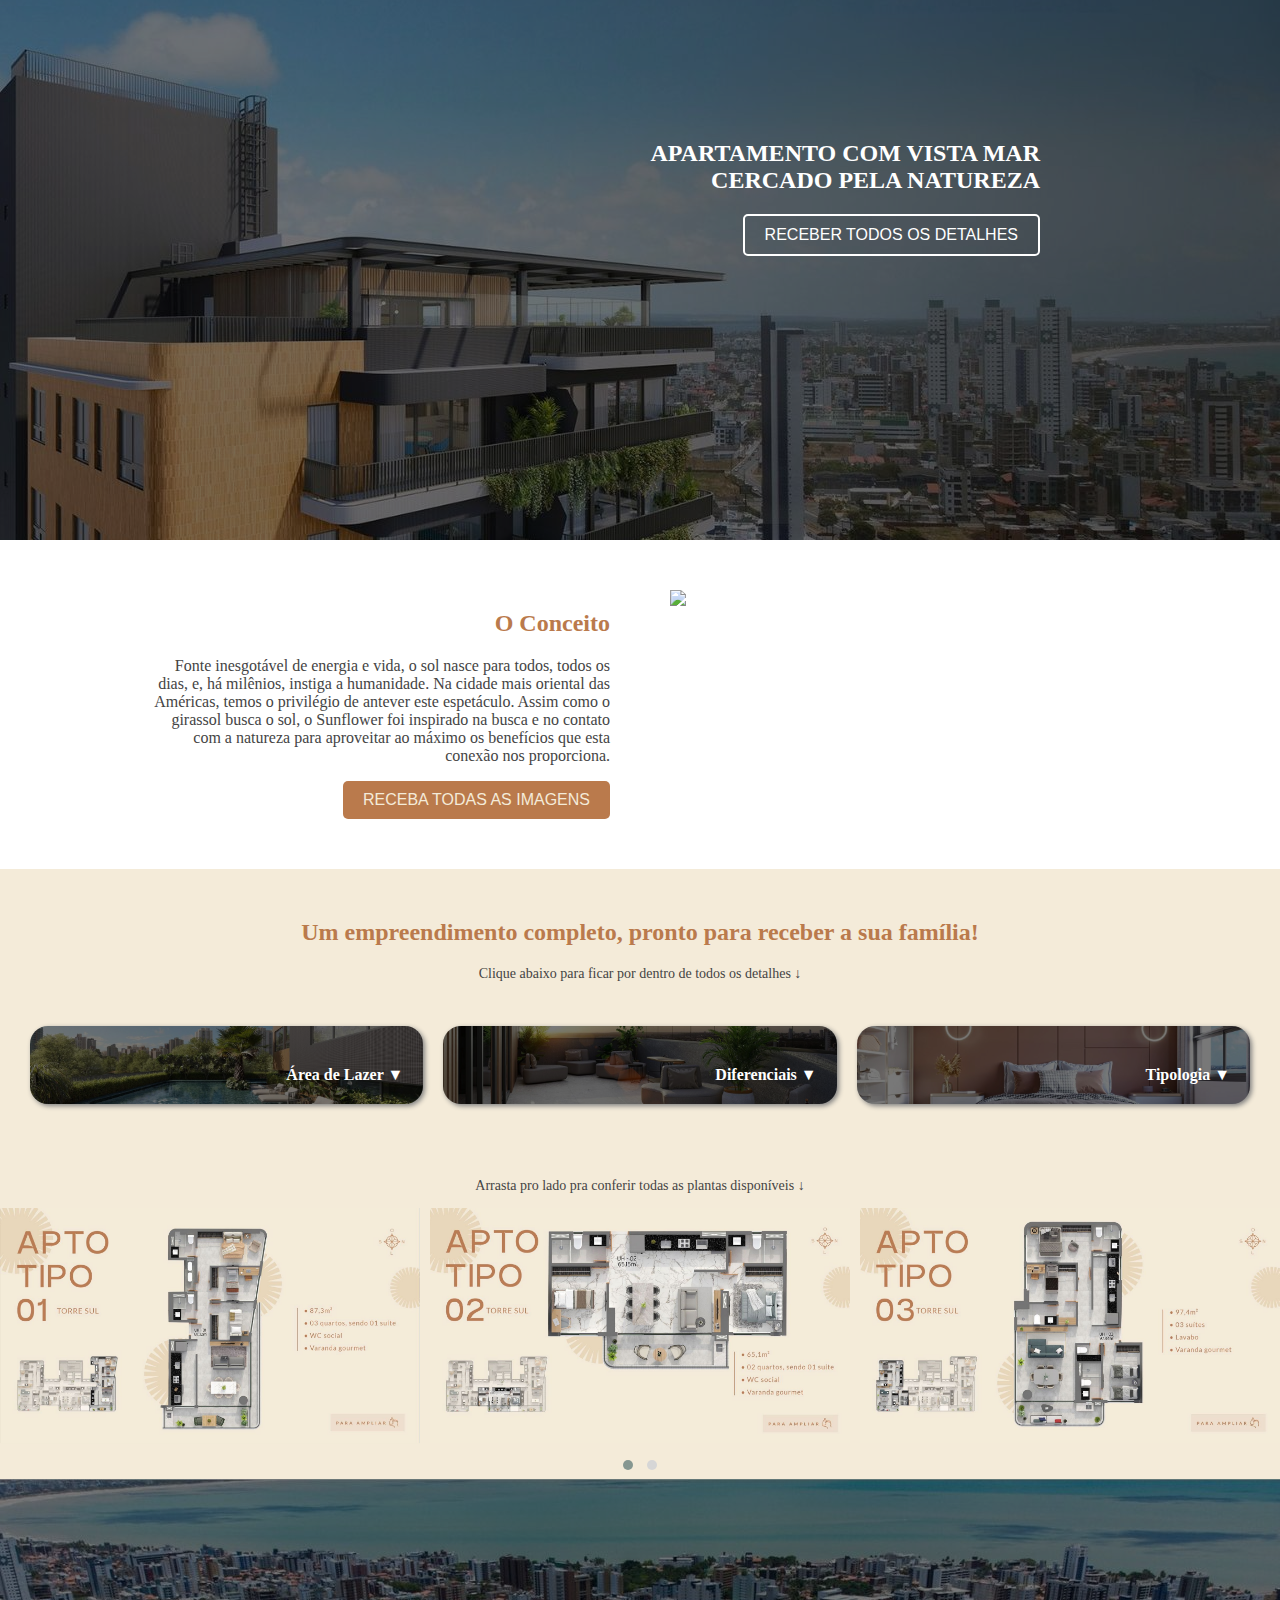
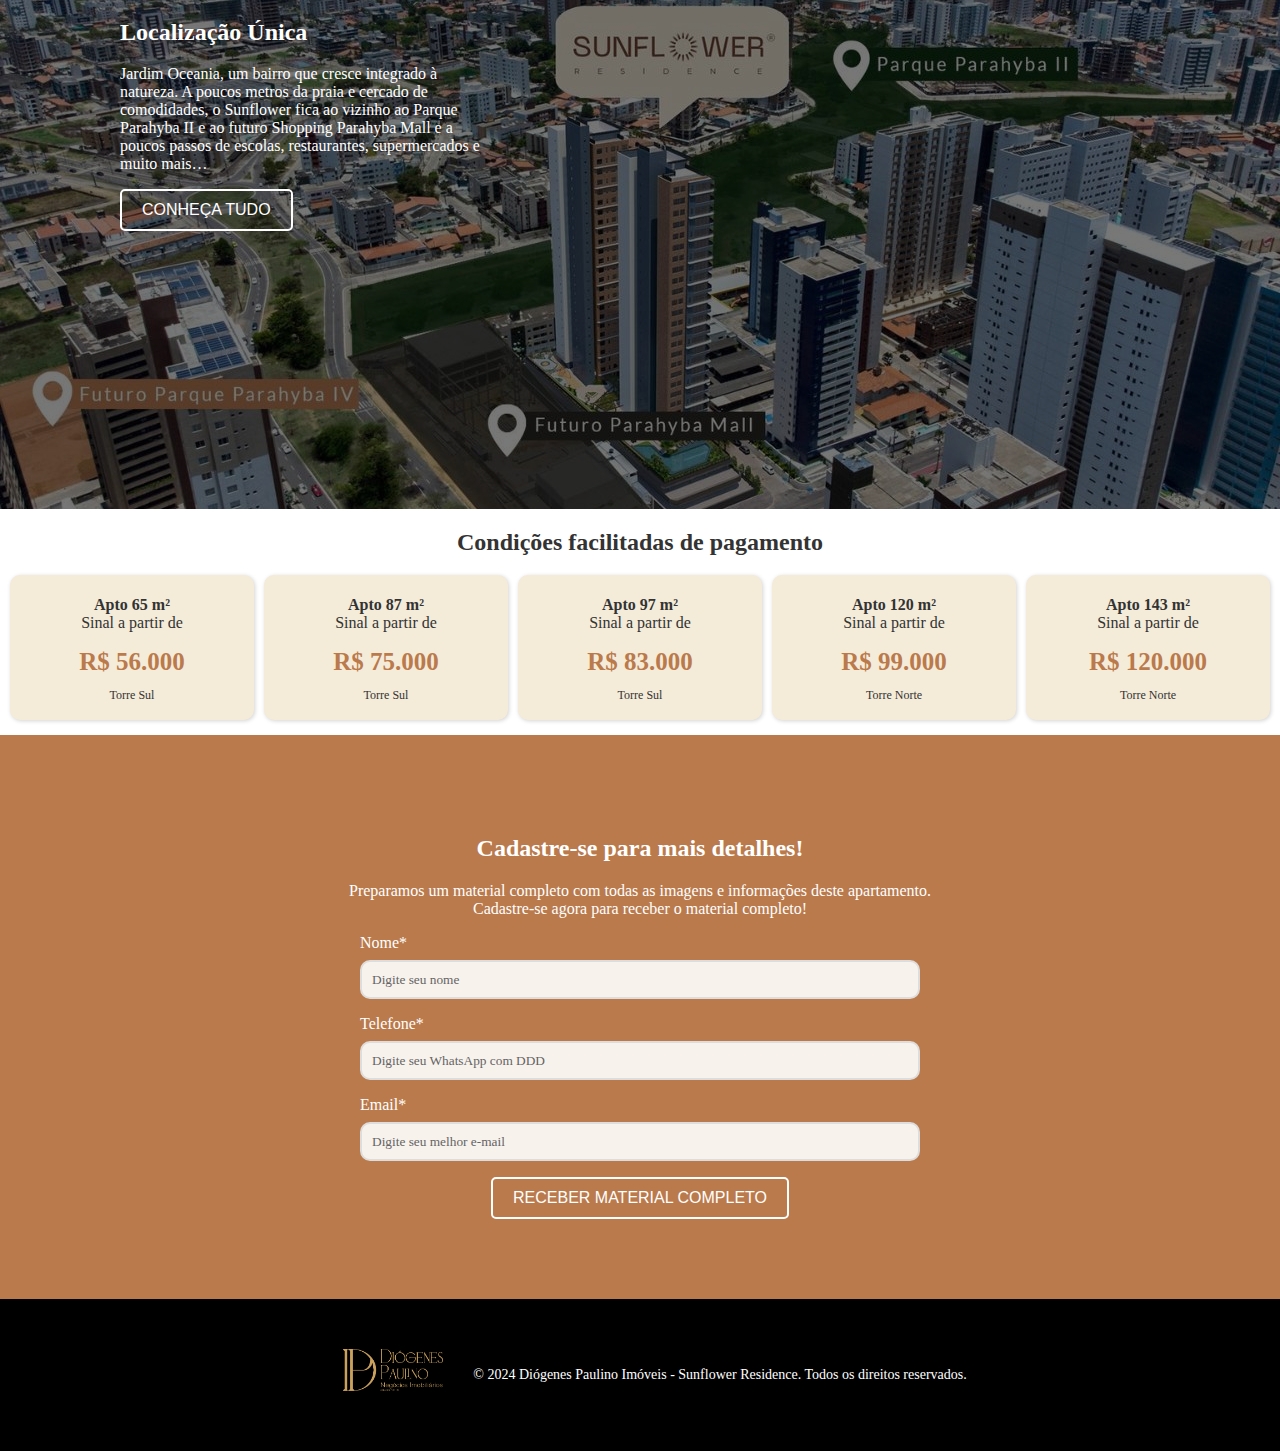
==== index.html @ 149c6346 "Add files via upload" ====
<!DOCTYPE html>
<html lang="pt_br">
  <head>
    <title>Diógenes Paulino - Sunflower</title>
    <meta charset="UTF-8" />
    <meta name="viewport" content="width=device-width" />
    <!--
      Need a visual blank slate?
      Remove all code in `styles.css`!
    -->
    <link rel="stylesheet" href="styles.css" />
    <script type="module" src="script.js"></script>
    <meta name="viewport" content="width=device-width, initial-scale=1.0">
    <link rel="stylesheet" href="styles.css">
    <link rel="stylesheet" href="https://cdnjs.cloudflare.com/ajax/libs/font-awesome/6.0.0-beta3/css/all.min.css">
    <link rel="stylesheet" href="https://cdnjs.cloudflare.com/ajax/libs/OwlCarousel2/2.3.4/assets/owl.carousel.min.css";>
    <link rel="stylesheet" href="https://cdnjs.cloudflare.com/ajax/libs/OwlCarousel2/2.3.4/assets/owl.theme.default.min.css";>
      <link rel="icon" href="imagens/dp.ico" type="image/x-icon">
      <link rel="icon" href="imagens/favicon.png" type="image/png">
      <link rel="icon" sizes="40x40" href="/imagens/favicon.png">
      
<!-- Meta Pixel Code -->
<script>
!function(f,b,e,v,n,t,s)
{if(f.fbq)return;n=f.fbq=function(){n.callMethod?
n.callMethod.apply(n,arguments):n.queue.push(arguments)};
if(!f._fbq)f._fbq=n;n.push=n;n.loaded=!0;n.version='2.0';
n.queue=[];t=b.createElement(e);t.async=!0;
t.src=v;s=b.getElementsByTagName(e)[0];
s.parentNode.insertBefore(t,s)}(window, document,'script',
'https://connect.facebook.net/en_US/fbevents.js');
fbq('init', '780326857238526');
fbq('track', 'PageView');
</script>
<noscript><img height="1" width="1" style="display:none"
src="https://www.facebook.com/tr?id=780326857238526&ev=PageView&noscript=1"
/></noscript>
<!-- End Meta Pixel Code -->


  </head>
  <body>
    <header>
      <div class="headerdiv">
   <h2> APARTAMENTO COM VISTA MAR<br>CERCADO PELA NATUREZA</h2>
   <button id="scrollButton" class="tipo1">RECEBER TODOS OS DETALHES</button>
    </div>
    </header>
    <section class="colunas" id="galeria">
      <div class="coluna1">
      <h2 style="color: #BA7A4C;">O Conceito</h2>
      <p>Fonte inesgotável de energia e vida, o sol nasce para todos, todos os dias, e, há milênios, instiga a humanidade. Na cidade mais oriental das Américas, temos o privilégio de antever este espetáculo. Assim como o girassol busca o sol, o Sunflower foi inspirado na busca e no contato com a natureza para aproveitar ao máximo os benefícios que esta conexão nos proporciona.</p>
      <button id="scrollButton2" class="tipo2">RECEBA TODAS AS IMAGENS</button>
      </div>
      <div class="coluna2">
        <img src="imagens/gallery.jpg">
      </div>
    </section>
    <section class="blocos" id="blocos">
      <h2 style="color: #BA7A4C;">Um empreendimento completo, pronto para receber a sua família!</h2>
      <p style="font-size:14px;  padding: 0px 30px;">Clique abaixo para ficar por dentro de todos os detalhes ↓</p>
      <div class="colunas">
        <div class="colunax1">
          <button class="toggle-button" onclick="toggleContent()">Área de Lazer ▼</button>
        <div class="conteudo" id="conteudo">
        <p>
          • Piscina com Hidro<br>
          • Praça Vivência<br>
          • Salão de Festas<br>
          • Salão de Jogos<br>
          • Playground<br>
          • Espaço Zen<br>
          • Terraço Sunset<br>
          • Espaço grill<br>
          • Academia<br>
          • Espaço Gourmet<br>
          • Coworking<br>
          • Espaço Kids<br>
          • Quadra<br>
          • Wine Bar<br>
        </p>
        </div>
        </div>
        <div class="colunax2">
          <button class="toggle-button2" onclick="toggleContent2()">Diferenciais ▼</button>
          <div class="conteudo2" id="conteudo2">
          <p>
            • Gerador<br>
            • Honest Market<br>
            • Bicicletário<br>
            • 2 Elevadores<br>
            • Espaço Delivery<br>
            • 2 Apartamentos por Andar<br>
          </p>
          </div>
        </div>
        <div class="colunax3">
          <button class="toggle-button3" onclick="toggleContent3()">Tipologia ▼</button>
          <div class="conteudo3" id="conteudo3">
          <p><b>O Sunflower possui 2 torres com 5 tipologias diferentes para escolher a que melhor atende o perfil da sua família.</b></p>
          <p>
            • De 65,15 a 143,96 m²<br>
            • 2 e 3 Quartos<br>
            • Até 3 Suítes<br>
            • Varanda Gourmet<br>
            • WC Social<br>
            • Lavabo<br>
            • Vaga de Garagem<br>
          </p>
          </div>
          </div>
      </div>
      </div>
    </section>
    <section class="plantas">
    <p style="font-size:14px; padding: 0px 30px;">Arrasta pro lado pra conferir todas as plantas disponíveis ↓</p>
    <div class="owl-carousel owl-theme">
      <div class="item"><img src="imagens/planta1.jpeg" alt="Imagem 1"></div>
      <div class="item"><img src="imagens/planta2.jpeg" alt="Imagem 2"></div>
      <div class="item"><img src="imagens/planta3.jpeg" alt="Imagem 3"></div>
      <div class="item"><img src="imagens/planta4.jpeg" alt="Imagem 4"></div>
      <div class="item"><img src="imagens/planta5.jpeg" alt="Imagem 5"></div>
    </div>
  </section>

  <script src="https://code.jquery.com/jquery-3.6.0.min.js"></script>
  <script src="https://cdnjs.cloudflare.com/ajax/libs/OwlCarousel2/2.3.4/owl.carousel.min.js"></script>
  <script>
      $(document).ready(function(){
          $('.owl-carousel').owlCarousel({
              loop: true,
              margin: 10,
              nav: false,
              autoplay: true,
              autoplayTimeout: 5000,
              responsive: {
                  0: {
                      items: 1
                  },
                  600: {
                      items: 2
                  },
                  1000: {
                      items: 3
                  }
              }
          });
      });
  </script>
  <section class="map">
    <div class="mapdiv">
    <h2> Localização Única</h2>
    <p>Jardim Oceania, um bairro que cresce integrado à natureza. A poucos metros da praia e cercado de comodidades, o Sunflower fica ao vizinho ao Parque Parahyba II e ao futuro Shopping Parahyba Mall e a poucos passos de escolas, restaurantes, supermercados e muito mais…</p>
    <button id="scrollButton3" class="tipo1">CONHEÇA TUDO</button>
    </div>
  </section>
 <section id="valores">
  <h2 style="color: #333"> Condições facilitadas de pagamento</h2>
  <div class="valoresdiv">
    <div class="valorescol">
      <p><b>Apto 65 m²</b><br>Sinal a partir de</p>
      <p class="preço" style="font-weight: bold; font-size: 25px; margin: 3px; color: #BA7A4C;">R$ 56.000</p>
      <p style="font-size: 12px;">Torre Sul</p>
    </div>
    <div class="valorescol">
      <p><b>Apto 87 m²</b><br>Sinal a partir de</p>
      <p class="preço" style="font-weight: bold; font-size: 25px; margin: 3px; color: #BA7A4C;">R$ 75.000</p>
      <p style="font-size: 12px;">Torre Sul</p>
    </div>
    <div class="valorescol">
      <p><b>Apto 97 m²</b><br>Sinal a partir de</p>
      <p class="preço" style="font-weight: bold; font-size: 25px; margin: 3px; color: #BA7A4C;">R$ 83.000</p>
      <p style="font-size: 12px;">Torre Sul</p>
    </div>
    <div class="valorescol">
      <p><b>Apto 120 m²</b><br>Sinal a partir de</p>
      <p class="preço" style="font-weight: bold; font-size: 25px; margin: 3px; color: #BA7A4C;">R$ 99.000</p>
      <p style="font-size: 12px;">Torre Norte</p>
    </div>
    <div class="valorescol">
      <p><b>Apto 143 m²</b><br>Sinal a partir de</p>
      <p class="preço" style="font-weight: bold; font-size: 25px; margin: 3px; color: #BA7A4C;">R$ 120.000</p>
      <p style="font-size: 12px;">Torre Norte</p></div>
</div>
 </section>
  <section id="cadastro">
    <h2 style="color: white;">Cadastre-se para mais detalhes!</h2>
    <p style="color: white;">Preparamos um material completo com todas as imagens e informações deste apartamento.<br>
    Cadastre-se agora para receber o material completo!</p>
    <div class="cadastrodiv1">
    <div class="cadastrodiv">
    <form class="SUNFLOWER" action="obrigado.html">
      <!-- Campo Nome -->
      <label for="nome">Nome*</label>
      <input type="text" id="nome" name="form_fields[name]" required placeholder="Digite seu nome">
  
      <!-- Campo Telefone -->
      <label for="telefone">Telefone*</label>
      <input type="tel" id="telefone" name="form_fields[phone]" pattern="[0-9 ]+" placeholder="Digite seu WhatsApp com DDD
  " required> 
      <!-- Campo Email -->
      <label for="email">Email*</label>
      <input type="email" id="email" name="form_fields[email]" required placeholder="Digite seu melhor e-mail">
  
      <!-- Botão de Envio -->
      <center>
  <button class="tipo1" type="submit">RECEBER MATERIAL COMPLETO</button>
      </center>
    </form>
    </div>
    </div>
  </section>
  <footer>
    <div class="first-section">
        <img src="imagens/dp.png" alt="Logo" style="width: 100px; margin: 30px;">
    </div>
    <div class="second-section">
        &copy; 2024 Diógenes Paulino Imóveis - Sunflower Residence. Todos os direitos reservados.
    </div>
</footer>
    <script src="script.js"></script>
  </body>
</html>
---- styles.css ----
* {
  box-sizing: border-box;
}

html, body {
            margin: 0;
            padding: 0;
            width: 100%;
            height: 100%;
            box-sizing: border-box;
        }

body{
font-family: poppins;
color: #444;
text-align: center;
justify-content: center;
align-items: center;
background-color: white;
}

header {
  font-family: Poppins;
  background-image: url(imagens/Header.jpg);
  background-size: cover; /* Ajusta a imagem para cobrir a seção inteira */
  background-position: center; /* Centraliza a imagem */
  background-repeat: no-repeat; /* Evita que a imagem se repita */
  color: white; /* Define a cor do texto como branca para contraste */
  padding: 120px 240px 120px 120px;
  background-color:rgb(120, 120, 120);
  background-blend-mode: multiply;
  height: 60vh;
  align-items: right;
  justify-content: right;
  text-align: right;
}

.map {
  font-family: Poppins;
  background-image: url(imagens/map.jpg);
  background-size: cover; /* Ajusta a imagem para cobrir a seção inteira */
  background-position: top center; /* Centraliza a imagem */
  background-repeat: no-repeat; /* Evita que a imagem se repita */
  color: white; /* Define a cor do texto como branca para contraste */
  background-color:rgb(120, 120, 120);
  background-blend-mode: multiply;
  height: 70vh;
  align-items: left;
  justify-content: left;
  text-align: left;
  padding: 120px;
}

.mapdiv {
  width: 35%;
}

.tipo1 {
  padding: 10px 20px; /* Espaçamento interno do botão */
  font-size: 16px; /* Tamanho da fonte */
  color: white; /* Cor do texto */
  background-color: transparent; /* Fundo transparente */
  border: 2px solid white; /* Borda branca */
  border-radius: 5px; /* Arredonda os cantos do botão */
  cursor: pointer; /* Muda o cursor para indicar que é clicável */
  transition: background-color 0.1s, color 0.1s, padding 0.1s; /* Transição suave para mudanças */
}

.tipo1:hover {
  padding: 12px 22px;
  color: lightgrey;
  border: 2px solid lightgrey;
}

.tipo2 {
  padding: 10px 20px; /* Espaçamento interno do botão */
  font-size: 16px; /* Tamanho da fonte */
  color: #F4EBD9; /* Cor do texto */
  background-color: #BA7A4C; /* Fundo transparente */
  border-radius: 5px; /* Arredonda os cantos do botão */
  cursor: pointer; /* Muda o cursor para indicar que é clicável */
  transition: background-color 0.1s, color 0.1s, padding 0.1s; /* Transição suave para mudanças */
  border: none;
}

.tipo2:hover {
  padding: 12px 22px;
  background-color: #666;
}

.colunas {
  display: flex;
  justify-content: space-around;
  align-items: flex-start;
  text-align: center;
  padding: 20px;
  flex: 1;
}

.coluna1 {
  font-family: poppins;
  text-align: right;
  flex: 1;
  margin: 10px;
  padding: 20px 20px 20px 120px;
  max-height: 100%; /* Limita a altura máxima à altura do contêiner pai */
}

.coluna2 {
  font-family: poppins;
  text-align: left;
  flex: 1;
  margin: 10px;
  padding: 20px 120px 20px 20px;
  max-height: 100%; /* Limita a altura máxima à altura do contêiner pai */
}

.coluna2 img {
  width: 100%;
}

.blocos {
  background-color: #F4EBD9;
  padding: 30px 0px 0px 0px;
  margin: 0px;
}

.plantas {
  background-color: #F4EBD9;
  margin: 0px;
  padding: 30px 0px 0px 0px;
}

.colunax1 {
  background-image: url(imagens/lzr.jpg);
  background-size: cover; /* Ajusta a imagem para cobrir a seção inteira */
  background-position: center; /* Centraliza a imagem */
  background-repeat: no-repeat; /* Evita que a imagem se repita */
  font-family: poppins;
  text-align: right;
  flex: 1;
  margin: 10px;
  padding: 20px 20px 20px 120px;
  max-height: 100%;
  border: none;
  border-radius: 18px;
  box-shadow: 2px 2px 5px grey;
  background-color:rgb(120, 120, 120);
  background-blend-mode: multiply;
}

.colunax2 {
  background-image: url(imagens/dif.jpg);
  background-size: cover; /* Ajusta a imagem para cobrir a seção inteira */
  background-position: center; /* Centraliza a imagem */
  background-repeat: no-repeat; /* Evita que a imagem se repita */
  font-family: poppins;
  text-align: right;
  flex: 1;
  margin: 10px;
  padding: 20px 20px 20px 120px;
  max-height: 100%;
  border: none;
  border-radius: 18px;
  box-shadow: 2px 2px 5px grey;
  background-color:rgb(120, 120, 120);
  background-blend-mode: multiply;
}

.colunax3 {
  background-image: url(imagens/apt.jpg);
  background-size: cover; /* Ajusta a imagem para cobrir a seção inteira */
  background-position: center; /* Centraliza a imagem */
  background-repeat: no-repeat; /* Evita que a imagem se repita */
  font-family: poppins;
  text-align: right;
  flex: 1;
  margin: 10px;
  padding: 20px 20px 20px 120px;
  max-height: 100%;
  border: none;
  border-radius: 18px;
  box-shadow: 2px 2px 5px grey;
  background-color:rgb(120, 120, 120);
  background-blend-mode: multiply;
}
/*BLOCO DE CONTEÚDO DA ÁREA DE LAZER*/
.toggle-button {
  background-color: transparent;
  color: #fff;
  font-weight: bold;
  font-size: medium;
  font-family: poppins;
  border: none;
  padding: 0px;
  margin-top: 20px;
  cursor: pointer;
}

.toggle-button:hover {
color: #aaa;}

.conteudo {
  color: #fff;
  margin-top: 20px;
  display: none; /* Inicialmente escondido */
  opacity: 0;
  transition: opacity 0.5s ease;
}

.conteudo.mostrar {
  display: block;
  opacity: 1;
}
/*BLOCO DE CONTEÚDO DOS DIFERENCIAIS*/
.toggle-button2 {
  background-color: transparent;
  color: #fff;
  font-weight: bold;
  font-size: medium;
  font-family: poppins;
  border: none;
  padding: 0px;
  margin-top: 20px;
  cursor: pointer;
}

.toggle-button2:hover {
color: #aaa;}

.conteudo2 {
  color: #fff;
  margin-top: 20px;
  display: none; /* Inicialmente escondido */
  opacity: 0;
  transition: opacity 0.5s ease;
}

.conteudo2.mostrar {
  display: block;
  opacity: 1;
}
/*BLOCO DE CONTEÚDO DOS APARTAMENTOS*/
.toggle-button3 {
  background-color: transparent;
  color: #fff;
  font-weight: bold;
  font-size: medium;
  font-family: poppins;
  border: none;
  padding: 0px;
  margin-top: 20px;
  cursor: pointer;
}

.toggle-button3:hover {
color: ;}

.conteudo3 {
  color: #fff;
  margin-top: 20px;
  display: none; /* Inicialmente escondido */
  opacity: 0;
  transition: opacity 0.5s ease;
}

.conteudo3.mostrar {
  display: block;
  opacity: 1;
}
/*CARROSSEL DE IMAGENS*/
.carousel-container {
  position: relative;
  width: 80%;
  max-width: 600px;
  overflow: hidden;
  border-radius: 10px;
  box-shadow: 0 0 10px rgba(0, 0, 0, 0.1);
}

.carousel {
  display: flex;
  transition: transform 0.3s ease-in-out;
}

.carousel-slide {
  min-width: 100%;
  box-sizing: border-box;
}

.carousel-slide img {
  width: 100%;
  border-radius: 10px;
}

.carousel-prev, .carousel-next {
  position: absolute;
  top: 50%;
  transform: translateY(-50%);
  background-color: rgba(0, 0, 0, 0.5);
  border: none;
  color: white;
  padding: 10px;
  cursor: pointer;
  border-radius: 50%;
  z-index: 10;
}

.carousel-prev {
  left: 10px;
}

.carousel-next {
  right: 10px;
}

.carousel-prev:hover, .carousel-next:hover {
  background-color: rgba(0, 0, 0, 0.8);
}

/*FORMULÁRIO*/
form{
display-content:center;
align-items:center;
}

label {
      display: block;
      margin-bottom: 8px;
      color: #fff;
font-family:poppins;
    }

    input {
      width: 100%;
background-color:rgba(255, 255, 255, 0.9);
      padding: 10px;
      margin-bottom: 16px;
      box-sizing: border-box;
border-radius:10px;
border:solid 2px #ddd;
    }

input::placeholder{
color:rgb(100, 100, 100);
font-family:poppins;
}

small {
      display: block;
      margin-top: 5px;
      color: #777;
    }

    /*colunas valores*/
    .valoresdiv {
      display: flex;
      flex-wrap: wrap;
      gap: 10px; /* Espaçamento entre as colunas */
      margin: 10px;
  }

.preço{
color: #BA7A4C;
}

  .valorescol {
      background-color: #F4EBD9;
      color: #333;
      padding: 5px;
      flex: 1 1 calc(20% - 20px); /* Para 5 colunas no desktop */
      box-sizing: border-box;
      border-radius: 10px;
      box-shadow: 1px 1px 4px lightgrey ;
      margin-bottom: 5px;
  }

  #cadastro {
    background-color: #BA7A4C;
    padding: 80px;
    text-align: center;
    align-items: center;
    justify-content: center;
  }

  .cadastrodiv1 {
    text-align: center;
    align-items: center;
    justify-content: center;
    display: flex;
  }

  .cadastrodiv {
    width: 50%;
    text-align: left;
  }

  footer {
    background-color: #000;
    color: #fff;
    padding: 20px 0;
    text-align: center;
    display: flex;
    align-items: center;
    text-align: center;
    justify-content: center;
}

/* Estilo para a primeira seção do footer */
.first-section {
    display: flex;
    align-items: center;
    justify-content: center;
    margin-bottom: 10px; /* Espaçamento entre as seções */
}

.first-section img {
    width: 50px; /* Tamanho da logo */
    height: auto; /* Mantém a proporção */
    margin-right: 10px; /* Espaçamento à direita da logo */
}

/* Estilo para a segunda seção do footer */
.second-section {
    font-size: 14px; /* Tamanho do texto do copyright */
}

.obrigado {
  font-family: poppins;
  display: flex;
  flex-direction: column;
  padding: 30px;
  margin-top: 50px;
  align-items: center;
  text-align: center;
  justify-content: center;
}

/*Media------------------------------------------------------------------------------------------------------------------------------------------------------------*/
  @media (max-width: 768px) {
      .valorescol {
          flex: 1 1 100%; /* Para 1 coluna no celular */
      }
    
    header {
      background-position: right; /* Centraliza a imagem */
      height: 50vh;
      align-items: center;
      justify-content: center;
      text-align: center;
      font-size: small;
      padding: 80px 10px;
    }
    
    .map {
      background-position: top; /* Centraliza a imagem */
      height: 70vh;
      align-items: left;
      justify-content: left;
      text-align: justify;
      padding: 80px 20px;
      background-color: #555;
    }
    
    .mapdiv {
      width: 100%;
    }
    
    .colunas {
      display: flex;
      flex-direction: column;
      flex: 1;
      padding: 0px 10px;
    }
    
    .coluna1 {
      font-family: poppins;
      text-align: justify;
      flex: 1;
      margin: 10px;
      padding: 0px;
      max-height: 100%; /* Limita a altura máxima à altura do contêiner pai */
    }

    .coluna2 {
      display: flex;
      justify-content: center;
      font-family: poppins;
      text-align: center;
      align-items: center;
      padding: 10px;
      width: 100%;
      margin: 0px;
    }

    .coluna2 img{
      width: 100%;
    }

    .blocos h2{
      padding: 30px 30px 0px 30px;
    }

    .blocos {
      padding: 0px 10px;
    }
    
    .colunax1 {
      background-image: url(imagens/lzr.jpg);
      background-size: cover; /* Ajusta a imagem para cobrir a seção inteira */
      background-position: center; /* Centraliza a imagem */
      background-repeat: no-repeat; /* Evita que a imagem se repita */
      font-family: poppins;
      text-align: right;
      flex: 1;
      margin: 10px 0px;
      padding: 20px 20px 20px 120px;
      max-height: 100%;
      border: none;
      border-radius: 18px;
      box-shadow: 2px 2px 5px grey;
      background-color:rgb(120, 120, 120);
      background-blend-mode: multiply;
      width: 100%;
    }
    
    .colunax2 {
      background-image: url(imagens/dif.jpg);
      background-size: cover; /* Ajusta a imagem para cobrir a seção inteira */
      background-position: center; /* Centraliza a imagem */
      background-repeat: no-repeat; /* Evita que a imagem se repita */
      font-family: poppins;
      text-align: right;
      flex: 1;
      margin: 10px 0px;
      padding: 20px 20px 20px 120px;
      max-height: 100%;
      border: none;
      border-radius: 18px;
      box-shadow: 2px 2px 5px grey;
      background-color:rgb(120, 120, 120);
      background-blend-mode: multiply;
      width: 100%;
    }
    
    .colunax3 {
      background-image: url(imagens/apt.jpg);
      background-size: cover; /* Ajusta a imagem para cobrir a seção inteira */
      background-position: center; /* Centraliza a imagem */
      background-repeat: no-repeat; /* Evita que a imagem se repita */
      font-family: poppins;
      text-align: right;
      flex: 1;
      margin: 10px 0px;
      padding: 20px 20px 20px 120px;
      max-height: 100%;
      width: 100%;
      border: none;
      border-radius: 18px;
      box-shadow: 2px 2px 5px grey;
      background-color:rgb(120, 120, 120);
      background-blend-mode: multiply;
    }
  
    /*CARROSSEL DE IMAGENS*/
    .carousel-container {
      position: relative;
      width: 80%;
      max-width: 600px;
      overflow: hidden;
      border-radius: 10px;
      box-shadow: 0 0 10px rgba(0, 0, 0, 0.1);
    }
    
    .carousel {
      display: flex;
      transition: transform 0.3s ease-in-out;
    }
    
    .carousel-slide {
      min-width: 100%;
      box-sizing: border-box;
    }
    
    .carousel-slide img {
      width: 100%;
      border-radius: 10px;
    }
    
    .carousel-prev, .carousel-next {
      position: absolute;
      top: 50%;
      transform: translateY(-50%);
      background-color: rgba(0, 0, 0, 0.5);
      border: none;
      color: white;
      padding: 10px;
      cursor: pointer;
      border-radius: 50%;
      z-index: 10;
    }
    
    .carousel-prev {
      left: 10px;
    }
    
    .carousel-next {
      right: 10px;
    }
    
    .carousel-prev:hover, .carousel-next:hover {
      background-color: rgba(0, 0, 0, 0.8);
    }

    #valores {
      margin-top: 30px;
    }
    
    .valorescol {
      margin: 0px 10px;
    }
    /*FORMULÁRIO*/
    form{
    display-content:center;
    align-items:center;
    }
    
    label {
          display: block;
          margin-bottom: 8px;
          color: #fff;
    font-family:poppins;
        }
    
        input {
          width: 100%;
    background-color:rgba(255, 255, 255, 0.9);
          padding: 10px;
          margin-bottom: 16px;
          box-sizing: border-box;
    border-radius:10px;
    border:solid 2px #ddd;
        }
    
    input::placeholder{
    color:rgb(100, 100, 100);
    font-family:poppins;
    }
    
    small {
          display: block;
          margin-top: 5px;
          color: #777;
        }
    
        /*colunas valores*/
        .valoresdiv {
          display: flex;
          flex-wrap: wrap;
          gap: 10px; /* Espaçamento entre as colunas */
          margin: 10px;
      }
    
      #cadastro {
        background-color: #BA7A4C;
        padding: 30px 20px;
        text-align: left;
        align-items: center;
        justify-content: center;
      }
    
      .cadastrodiv1 {
        text-align: justify;
        align-items: center;
        justify-content: center;
        display: flex;
        flex-direction: column;
        padding: 10px;
      }
    
      .cadastrodiv {
        width: 100%;
        text-align: left;
      }
    
      footer {
        background-color: #000;
        color: #fff;
        padding: 20px 0;
        text-align: center;
        display: flex;
        flex-direction: column;
        align-items: center;
        text-align: center;
        justify-content: center;
    }
    
    /* Estilo para a primeira seção do footer */
    .first-section {
        display: flex;
        align-items: center;
        justify-content: center;
        margin-bottom: 10px; /* Espaçamento entre as seções */
    }
    
    .first-section img {
        width: 50px; /* Tamanho da logo */
        height: auto; /* Mantém a proporção */
        margin-right: 10px; /* Espaçamento à direita da logo */
    }
    
    /* Estilo para a segunda seção do footer */
    .second-section {
        font-size: 14px; /* Tamanho do texto do copyright */
    }
  }
---- styles.css ----
* {
  box-sizing: border-box;
}

html, body {
            margin: 0;
            padding: 0;
            width: 100%;
            height: 100%;
            box-sizing: border-box;
        }

body{
font-family: poppins;
color: #444;
text-align: center;
justify-content: center;
align-items: center;
background-color: white;
}

header {
  font-family: Poppins;
  background-image: url(imagens/Header.jpg);
  background-size: cover; /* Ajusta a imagem para cobrir a seção inteira */
  background-position: center; /* Centraliza a imagem */
  background-repeat: no-repeat; /* Evita que a imagem se repita */
  color: white; /* Define a cor do texto como branca para contraste */
  padding: 120px 240px 120px 120px;
  background-color:rgb(120, 120, 120);
  background-blend-mode: multiply;
  height: 60vh;
  align-items: right;
  justify-content: right;
  text-align: right;
}

.map {
  font-family: Poppins;
  background-image: url(imagens/map.jpg);
  background-size: cover; /* Ajusta a imagem para cobrir a seção inteira */
  background-position: top center; /* Centraliza a imagem */
  background-repeat: no-repeat; /* Evita que a imagem se repita */
  color: white; /* Define a cor do texto como branca para contraste */
  background-color:rgb(120, 120, 120);
  background-blend-mode: multiply;
  height: 70vh;
  align-items: left;
  justify-content: left;
  text-align: left;
  padding: 120px;
}

.mapdiv {
  width: 35%;
}

.tipo1 {
  padding: 10px 20px; /* Espaçamento interno do botão */
  font-size: 16px; /* Tamanho da fonte */
  color: white; /* Cor do texto */
  background-color: transparent; /* Fundo transparente */
  border: 2px solid white; /* Borda branca */
  border-radius: 5px; /* Arredonda os cantos do botão */
  cursor: pointer; /* Muda o cursor para indicar que é clicável */
  transition: background-color 0.1s, color 0.1s, padding 0.1s; /* Transição suave para mudanças */
}

.tipo1:hover {
  padding: 12px 22px;
  color: lightgrey;
  border: 2px solid lightgrey;
}

.tipo2 {
  padding: 10px 20px; /* Espaçamento interno do botão */
  font-size: 16px; /* Tamanho da fonte */
  color: #F4EBD9; /* Cor do texto */
  background-color: #BA7A4C; /* Fundo transparente */
  border-radius: 5px; /* Arredonda os cantos do botão */
  cursor: pointer; /* Muda o cursor para indicar que é clicável */
  transition: background-color 0.1s, color 0.1s, padding 0.1s; /* Transição suave para mudanças */
  border: none;
}

.tipo2:hover {
  padding: 12px 22px;
  background-color: #666;
}

.colunas {
  display: flex;
  justify-content: space-around;
  align-items: flex-start;
  text-align: center;
  padding: 20px;
  flex: 1;
}

.coluna1 {
  font-family: poppins;
  text-align: right;
  flex: 1;
  margin: 10px;
  padding: 20px 20px 20px 120px;
  max-height: 100%; /* Limita a altura máxima à altura do contêiner pai */
}

.coluna2 {
  font-family: poppins;
  text-align: left;
  flex: 1;
  margin: 10px;
  padding: 20px 120px 20px 20px;
  max-height: 100%; /* Limita a altura máxima à altura do contêiner pai */
}

.coluna2 img {
  width: 100%;
}

.blocos {
  background-color: #F4EBD9;
  padding: 30px 0px 0px 0px;
  margin: 0px;
}

.plantas {
  background-color: #F4EBD9;
  margin: 0px;
  padding: 30px 0px 0px 0px;
}

.colunax1 {
  background-image: url(imagens/lzr.jpg);
  background-size: cover; /* Ajusta a imagem para cobrir a seção inteira */
  background-position: center; /* Centraliza a imagem */
  background-repeat: no-repeat; /* Evita que a imagem se repita */
  font-family: poppins;
  text-align: right;
  flex: 1;
  margin: 10px;
  padding: 20px 20px 20px 120px;
  max-height: 100%;
  border: none;
  border-radius: 18px;
  box-shadow: 2px 2px 5px grey;
  background-color:rgb(120, 120, 120);
  background-blend-mode: multiply;
}

.colunax2 {
  background-image: url(imagens/dif.jpg);
  background-size: cover; /* Ajusta a imagem para cobrir a seção inteira */
  background-position: center; /* Centraliza a imagem */
  background-repeat: no-repeat; /* Evita que a imagem se repita */
  font-family: poppins;
  text-align: right;
  flex: 1;
  margin: 10px;
  padding: 20px 20px 20px 120px;
  max-height: 100%;
  border: none;
  border-radius: 18px;
  box-shadow: 2px 2px 5px grey;
  background-color:rgb(120, 120, 120);
  background-blend-mode: multiply;
}

.colunax3 {
  background-image: url(imagens/apt.jpg);
  background-size: cover; /* Ajusta a imagem para cobrir a seção inteira */
  background-position: center; /* Centraliza a imagem */
  background-repeat: no-repeat; /* Evita que a imagem se repita */
  font-family: poppins;
  text-align: right;
  flex: 1;
  margin: 10px;
  padding: 20px 20px 20px 120px;
  max-height: 100%;
  border: none;
  border-radius: 18px;
  box-shadow: 2px 2px 5px grey;
  background-color:rgb(120, 120, 120);
  background-blend-mode: multiply;
}
/*BLOCO DE CONTEÚDO DA ÁREA DE LAZER*/
.toggle-button {
  background-color: transparent;
  color: #fff;
  font-weight: bold;
  font-size: medium;
  font-family: poppins;
  border: none;
  padding: 0px;
  margin-top: 20px;
  cursor: pointer;
}

.toggle-button:hover {
color: #aaa;}

.conteudo {
  color: #fff;
  margin-top: 20px;
  display: none; /* Inicialmente escondido */
  opacity: 0;
  transition: opacity 0.5s ease;
}

.conteudo.mostrar {
  display: block;
  opacity: 1;
}
/*BLOCO DE CONTEÚDO DOS DIFERENCIAIS*/
.toggle-button2 {
  background-color: transparent;
  color: #fff;
  font-weight: bold;
  font-size: medium;
  font-family: poppins;
  border: none;
  padding: 0px;
  margin-top: 20px;
  cursor: pointer;
}

.toggle-button2:hover {
color: #aaa;}

.conteudo2 {
  color: #fff;
  margin-top: 20px;
  display: none; /* Inicialmente escondido */
  opacity: 0;
  transition: opacity 0.5s ease;
}

.conteudo2.mostrar {
  display: block;
  opacity: 1;
}
/*BLOCO DE CONTEÚDO DOS APARTAMENTOS*/
.toggle-button3 {
  background-color: transparent;
  color: #fff;
  font-weight: bold;
  font-size: medium;
  font-family: poppins;
  border: none;
  padding: 0px;
  margin-top: 20px;
  cursor: pointer;
}

.toggle-button3:hover {
color: ;}

.conteudo3 {
  color: #fff;
  margin-top: 20px;
  display: none; /* Inicialmente escondido */
  opacity: 0;
  transition: opacity 0.5s ease;
}

.conteudo3.mostrar {
  display: block;
  opacity: 1;
}
/*CARROSSEL DE IMAGENS*/
.carousel-container {
  position: relative;
  width: 80%;
  max-width: 600px;
  overflow: hidden;
  border-radius: 10px;
  box-shadow: 0 0 10px rgba(0, 0, 0, 0.1);
}

.carousel {
  display: flex;
  transition: transform 0.3s ease-in-out;
}

.carousel-slide {
  min-width: 100%;
  box-sizing: border-box;
}

.carousel-slide img {
  width: 100%;
  border-radius: 10px;
}

.carousel-prev, .carousel-next {
  position: absolute;
  top: 50%;
  transform: translateY(-50%);
  background-color: rgba(0, 0, 0, 0.5);
  border: none;
  color: white;
  padding: 10px;
  cursor: pointer;
  border-radius: 50%;
  z-index: 10;
}

.carousel-prev {
  left: 10px;
}

.carousel-next {
  right: 10px;
}

.carousel-prev:hover, .carousel-next:hover {
  background-color: rgba(0, 0, 0, 0.8);
}

/*FORMULÁRIO*/
form{
display-content:center;
align-items:center;
}

label {
      display: block;
      margin-bottom: 8px;
      color: #fff;
font-family:poppins;
    }

    input {
      width: 100%;
background-color:rgba(255, 255, 255, 0.9);
      padding: 10px;
      margin-bottom: 16px;
      box-sizing: border-box;
border-radius:10px;
border:solid 2px #ddd;
    }

input::placeholder{
color:rgb(100, 100, 100);
font-family:poppins;
}

small {
      display: block;
      margin-top: 5px;
      color: #777;
    }

    /*colunas valores*/
    .valoresdiv {
      display: flex;
      flex-wrap: wrap;
      gap: 10px; /* Espaçamento entre as colunas */
      margin: 10px;
  }

.preço{
color: #BA7A4C;
}

  .valorescol {
      background-color: #F4EBD9;
      color: #333;
      padding: 5px;
      flex: 1 1 calc(20% - 20px); /* Para 5 colunas no desktop */
      box-sizing: border-box;
      border-radius: 10px;
      box-shadow: 1px 1px 4px lightgrey ;
      margin-bottom: 5px;
  }

  #cadastro {
    background-color: #BA7A4C;
    padding: 80px;
    text-align: center;
    align-items: center;
    justify-content: center;
  }

  .cadastrodiv1 {
    text-align: center;
    align-items: center;
    justify-content: center;
    display: flex;
  }

  .cadastrodiv {
    width: 50%;
    text-align: left;
  }

  footer {
    background-color: #000;
    color: #fff;
    padding: 20px 0;
    text-align: center;
    display: flex;
    align-items: center;
    text-align: center;
    justify-content: center;
}

/* Estilo para a primeira seção do footer */
.first-section {
    display: flex;
    align-items: center;
    justify-content: center;
    margin-bottom: 10px; /* Espaçamento entre as seções */
}

.first-section img {
    width: 50px; /* Tamanho da logo */
    height: auto; /* Mantém a proporção */
    margin-right: 10px; /* Espaçamento à direita da logo */
}

/* Estilo para a segunda seção do footer */
.second-section {
    font-size: 14px; /* Tamanho do texto do copyright */
}

.obrigado {
  font-family: poppins;
  display: flex;
  flex-direction: column;
  padding: 30px;
  margin-top: 50px;
  align-items: center;
  text-align: center;
  justify-content: center;
}

/*Media------------------------------------------------------------------------------------------------------------------------------------------------------------*/
  @media (max-width: 768px) {
      .valorescol {
          flex: 1 1 100%; /* Para 1 coluna no celular */
      }
    
    header {
      background-position: right; /* Centraliza a imagem */
      height: 50vh;
      align-items: center;
      justify-content: center;
      text-align: center;
      font-size: small;
      padding: 80px 10px;
    }
    
    .map {
      background-position: top; /* Centraliza a imagem */
      height: 70vh;
      align-items: left;
      justify-content: left;
      text-align: justify;
      padding: 80px 20px;
      background-color: #555;
    }
    
    .mapdiv {
      width: 100%;
    }
    
    .colunas {
      display: flex;
      flex-direction: column;
      flex: 1;
      padding: 0px 10px;
    }
    
    .coluna1 {
      font-family: poppins;
      text-align: justify;
      flex: 1;
      margin: 10px;
      padding: 0px;
      max-height: 100%; /* Limita a altura máxima à altura do contêiner pai */
    }

    .coluna2 {
      display: flex;
      justify-content: center;
      font-family: poppins;
      text-align: center;
      align-items: center;
      padding: 10px;
      width: 100%;
      margin: 0px;
    }

    .coluna2 img{
      width: 100%;
    }

    .blocos h2{
      padding: 30px 30px 0px 30px;
    }

    .blocos {
      padding: 0px 10px;
    }
    
    .colunax1 {
      background-image: url(imagens/lzr.jpg);
      background-size: cover; /* Ajusta a imagem para cobrir a seção inteira */
      background-position: center; /* Centraliza a imagem */
      background-repeat: no-repeat; /* Evita que a imagem se repita */
      font-family: poppins;
      text-align: right;
      flex: 1;
      margin: 10px 0px;
      padding: 20px 20px 20px 120px;
      max-height: 100%;
      border: none;
      border-radius: 18px;
      box-shadow: 2px 2px 5px grey;
      background-color:rgb(120, 120, 120);
      background-blend-mode: multiply;
      width: 100%;
    }
    
    .colunax2 {
      background-image: url(imagens/dif.jpg);
      background-size: cover; /* Ajusta a imagem para cobrir a seção inteira */
      background-position: center; /* Centraliza a imagem */
      background-repeat: no-repeat; /* Evita que a imagem se repita */
      font-family: poppins;
      text-align: right;
      flex: 1;
      margin: 10px 0px;
      padding: 20px 20px 20px 120px;
      max-height: 100%;
      border: none;
      border-radius: 18px;
      box-shadow: 2px 2px 5px grey;
      background-color:rgb(120, 120, 120);
      background-blend-mode: multiply;
      width: 100%;
    }
    
    .colunax3 {
      background-image: url(imagens/apt.jpg);
      background-size: cover; /* Ajusta a imagem para cobrir a seção inteira */
      background-position: center; /* Centraliza a imagem */
      background-repeat: no-repeat; /* Evita que a imagem se repita */
      font-family: poppins;
      text-align: right;
      flex: 1;
      margin: 10px 0px;
      padding: 20px 20px 20px 120px;
      max-height: 100%;
      width: 100%;
      border: none;
      border-radius: 18px;
      box-shadow: 2px 2px 5px grey;
      background-color:rgb(120, 120, 120);
      background-blend-mode: multiply;
    }
  
    /*CARROSSEL DE IMAGENS*/
    .carousel-container {
      position: relative;
      width: 80%;
      max-width: 600px;
      overflow: hidden;
      border-radius: 10px;
      box-shadow: 0 0 10px rgba(0, 0, 0, 0.1);
    }
    
    .carousel {
      display: flex;
      transition: transform 0.3s ease-in-out;
    }
    
    .carousel-slide {
      min-width: 100%;
      box-sizing: border-box;
    }
    
    .carousel-slide img {
      width: 100%;
      border-radius: 10px;
    }
    
    .carousel-prev, .carousel-next {
      position: absolute;
      top: 50%;
      transform: translateY(-50%);
      background-color: rgba(0, 0, 0, 0.5);
      border: none;
      color: white;
      padding: 10px;
      cursor: pointer;
      border-radius: 50%;
      z-index: 10;
    }
    
    .carousel-prev {
      left: 10px;
    }
    
    .carousel-next {
      right: 10px;
    }
    
    .carousel-prev:hover, .carousel-next:hover {
      background-color: rgba(0, 0, 0, 0.8);
    }

    #valores {
      margin-top: 30px;
    }
    
    .valorescol {
      margin: 0px 10px;
    }
    /*FORMULÁRIO*/
    form{
    display-content:center;
    align-items:center;
    }
    
    label {
          display: block;
          margin-bottom: 8px;
          color: #fff;
    font-family:poppins;
        }
    
        input {
          width: 100%;
    background-color:rgba(255, 255, 255, 0.9);
          padding: 10px;
          margin-bottom: 16px;
          box-sizing: border-box;
    border-radius:10px;
    border:solid 2px #ddd;
        }
    
    input::placeholder{
    color:rgb(100, 100, 100);
    font-family:poppins;
    }
    
    small {
          display: block;
          margin-top: 5px;
          color: #777;
        }
    
        /*colunas valores*/
        .valoresdiv {
          display: flex;
          flex-wrap: wrap;
          gap: 10px; /* Espaçamento entre as colunas */
          margin: 10px;
      }
    
      #cadastro {
        background-color: #BA7A4C;
        padding: 30px 20px;
        text-align: left;
        align-items: center;
        justify-content: center;
      }
    
      .cadastrodiv1 {
        text-align: justify;
        align-items: center;
        justify-content: center;
        display: flex;
        flex-direction: column;
        padding: 10px;
      }
    
      .cadastrodiv {
        width: 100%;
        text-align: left;
      }
    
      footer {
        background-color: #000;
        color: #fff;
        padding: 20px 0;
        text-align: center;
        display: flex;
        flex-direction: column;
        align-items: center;
        text-align: center;
        justify-content: center;
    }
    
    /* Estilo para a primeira seção do footer */
    .first-section {
        display: flex;
        align-items: center;
        justify-content: center;
        margin-bottom: 10px; /* Espaçamento entre as seções */
    }
    
    .first-section img {
        width: 50px; /* Tamanho da logo */
        height: auto; /* Mantém a proporção */
        margin-right: 10px; /* Espaçamento à direita da logo */
    }
    
    /* Estilo para a segunda seção do footer */
    .second-section {
        font-size: 14px; /* Tamanho do texto do copyright */
    }
  }
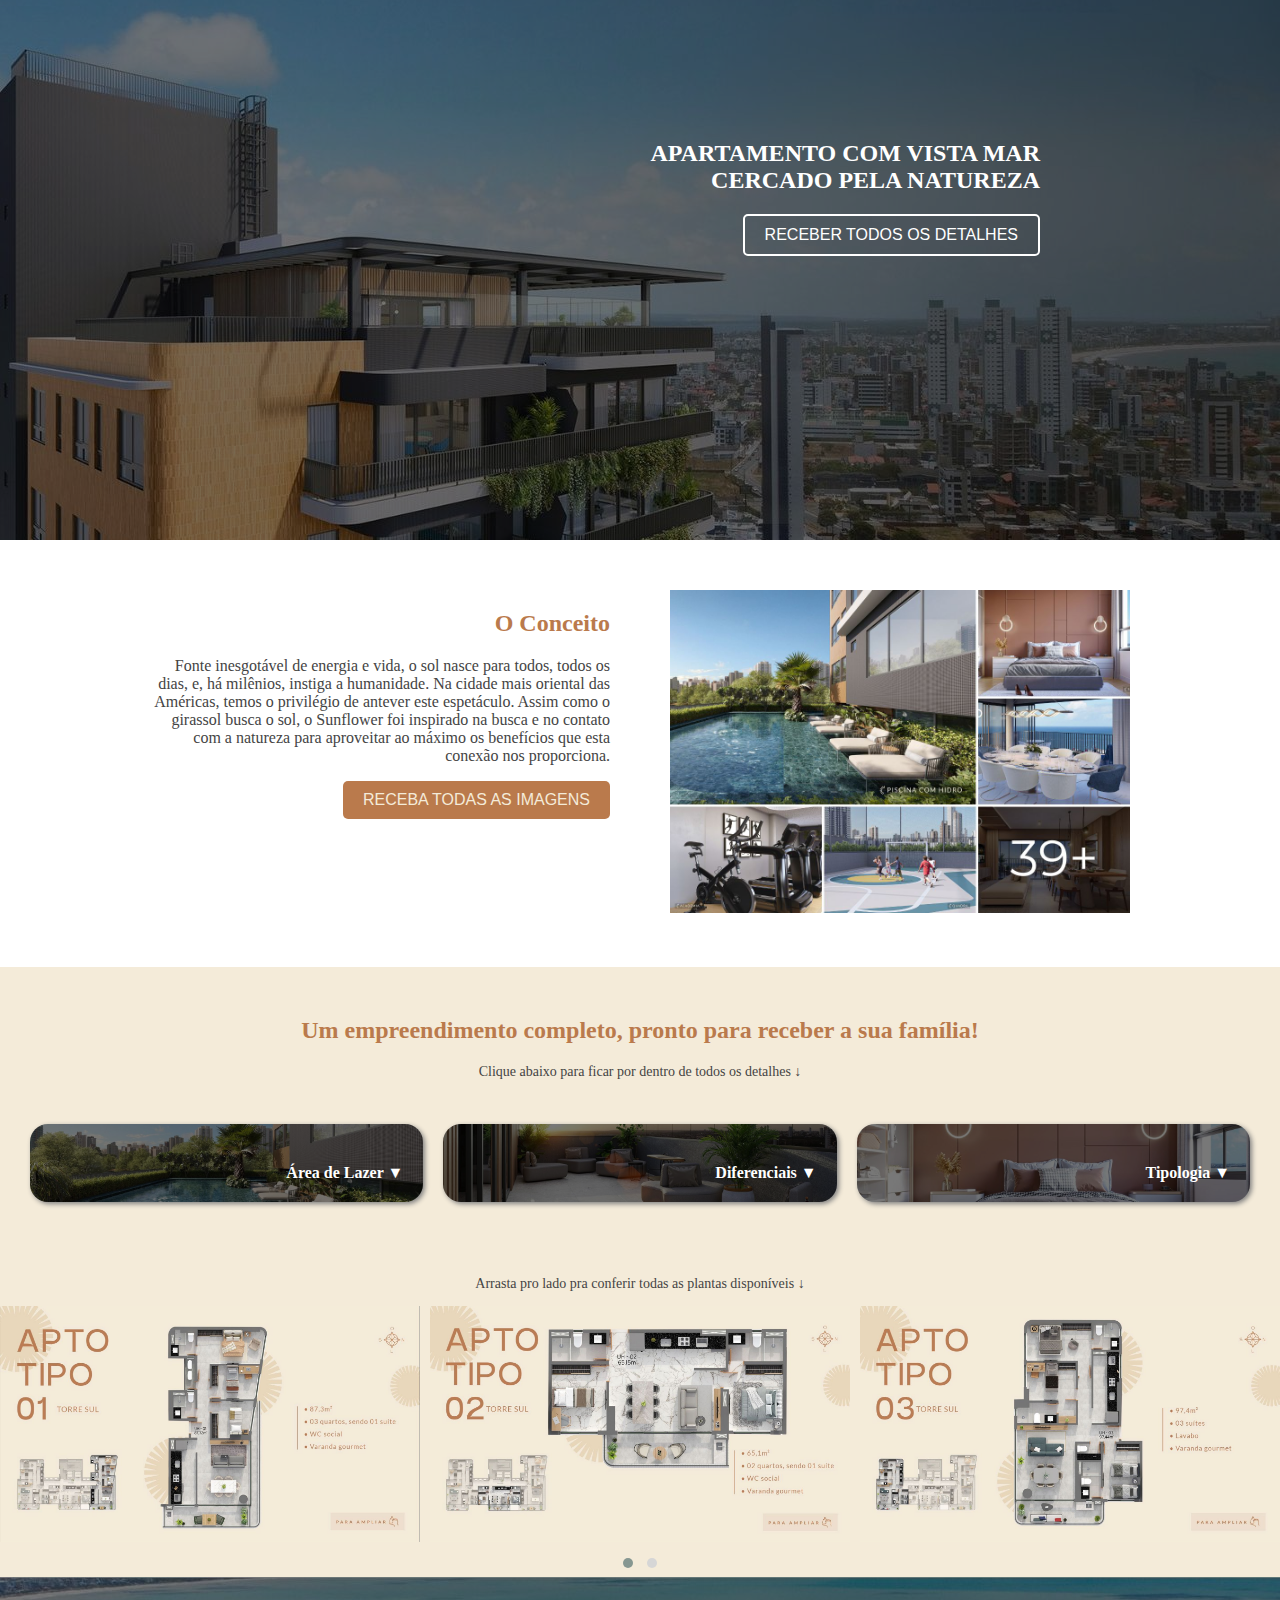
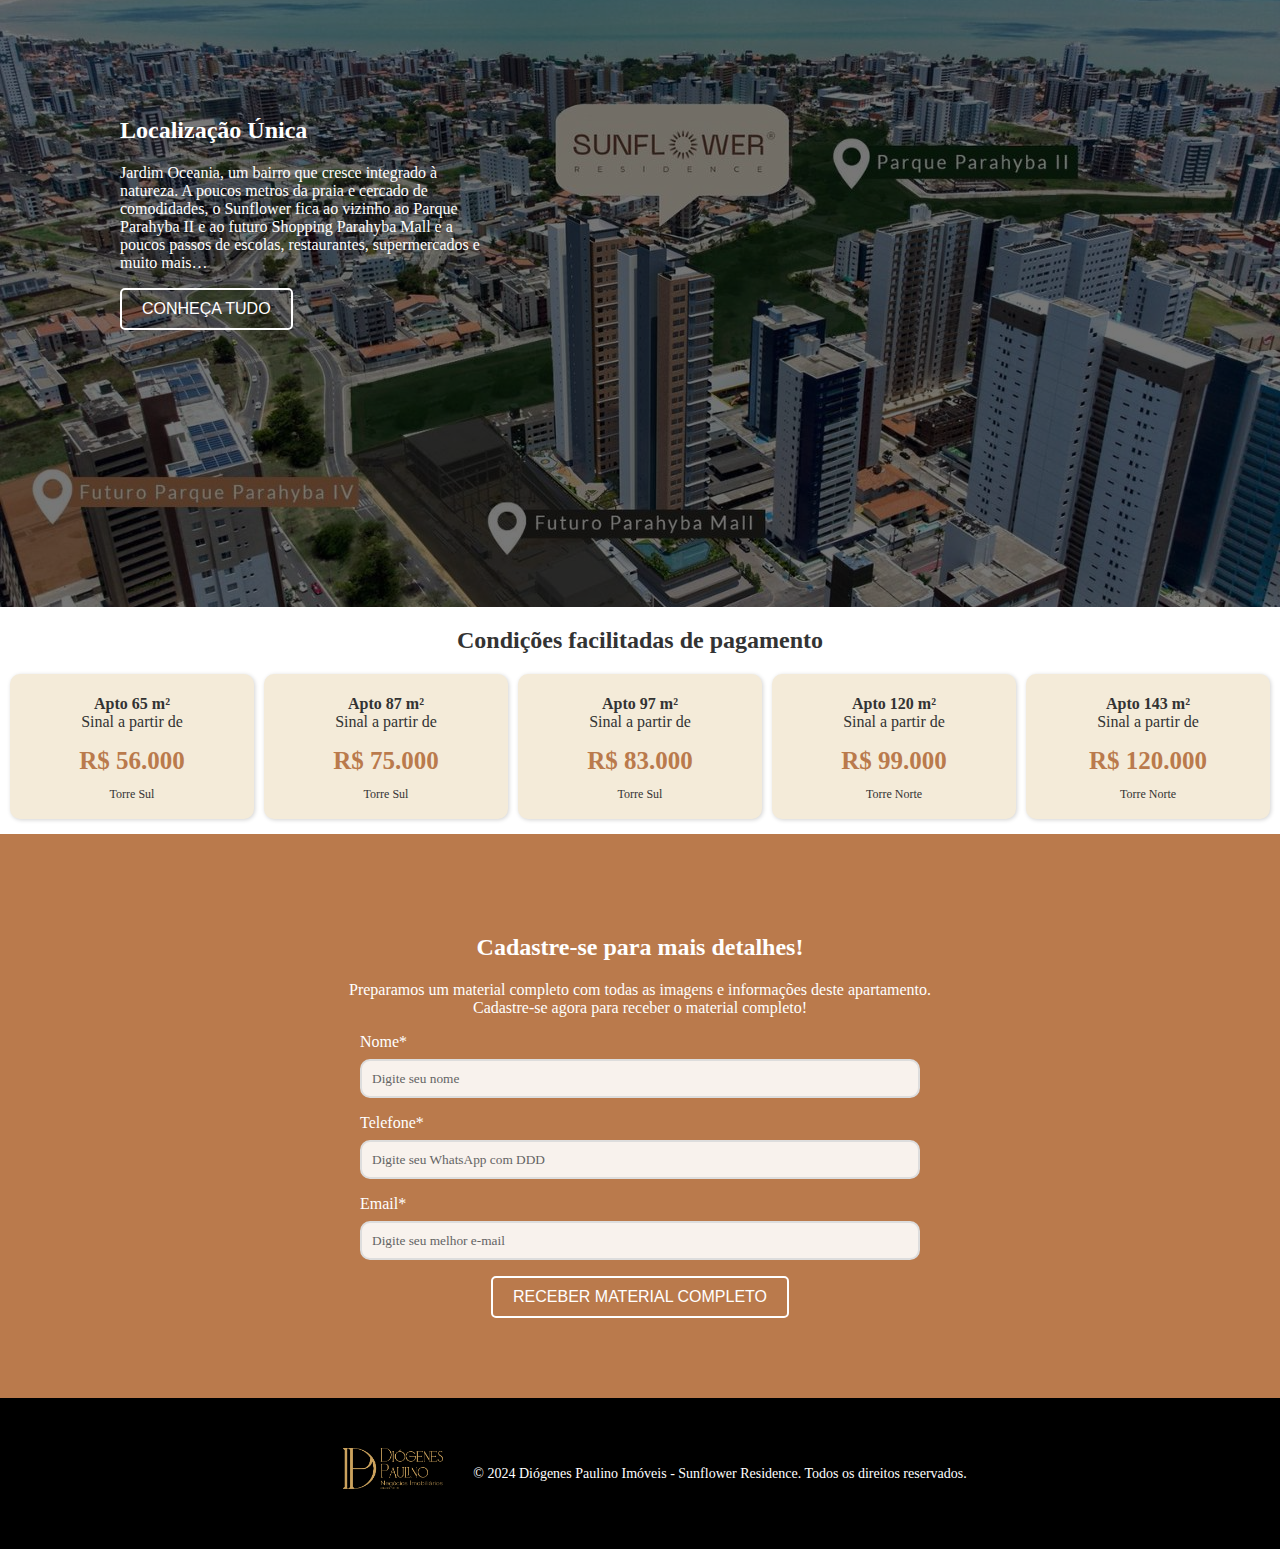
==== commit 095ca6a0: "Update index.html" ====
--- a/index.html
+++ b/index.html
@@ -53,7 +53,7 @@
       <button id="scrollButton2" class="tipo2">RECEBA TODAS AS IMAGENS</button>
       </div>
       <div class="coluna2">
-        <img src="imagens/gallery.jpg">
+        <img src="imagens/Gallery.jpg">
       </div>
     </section>
     <section class="blocos" id="blocos">
